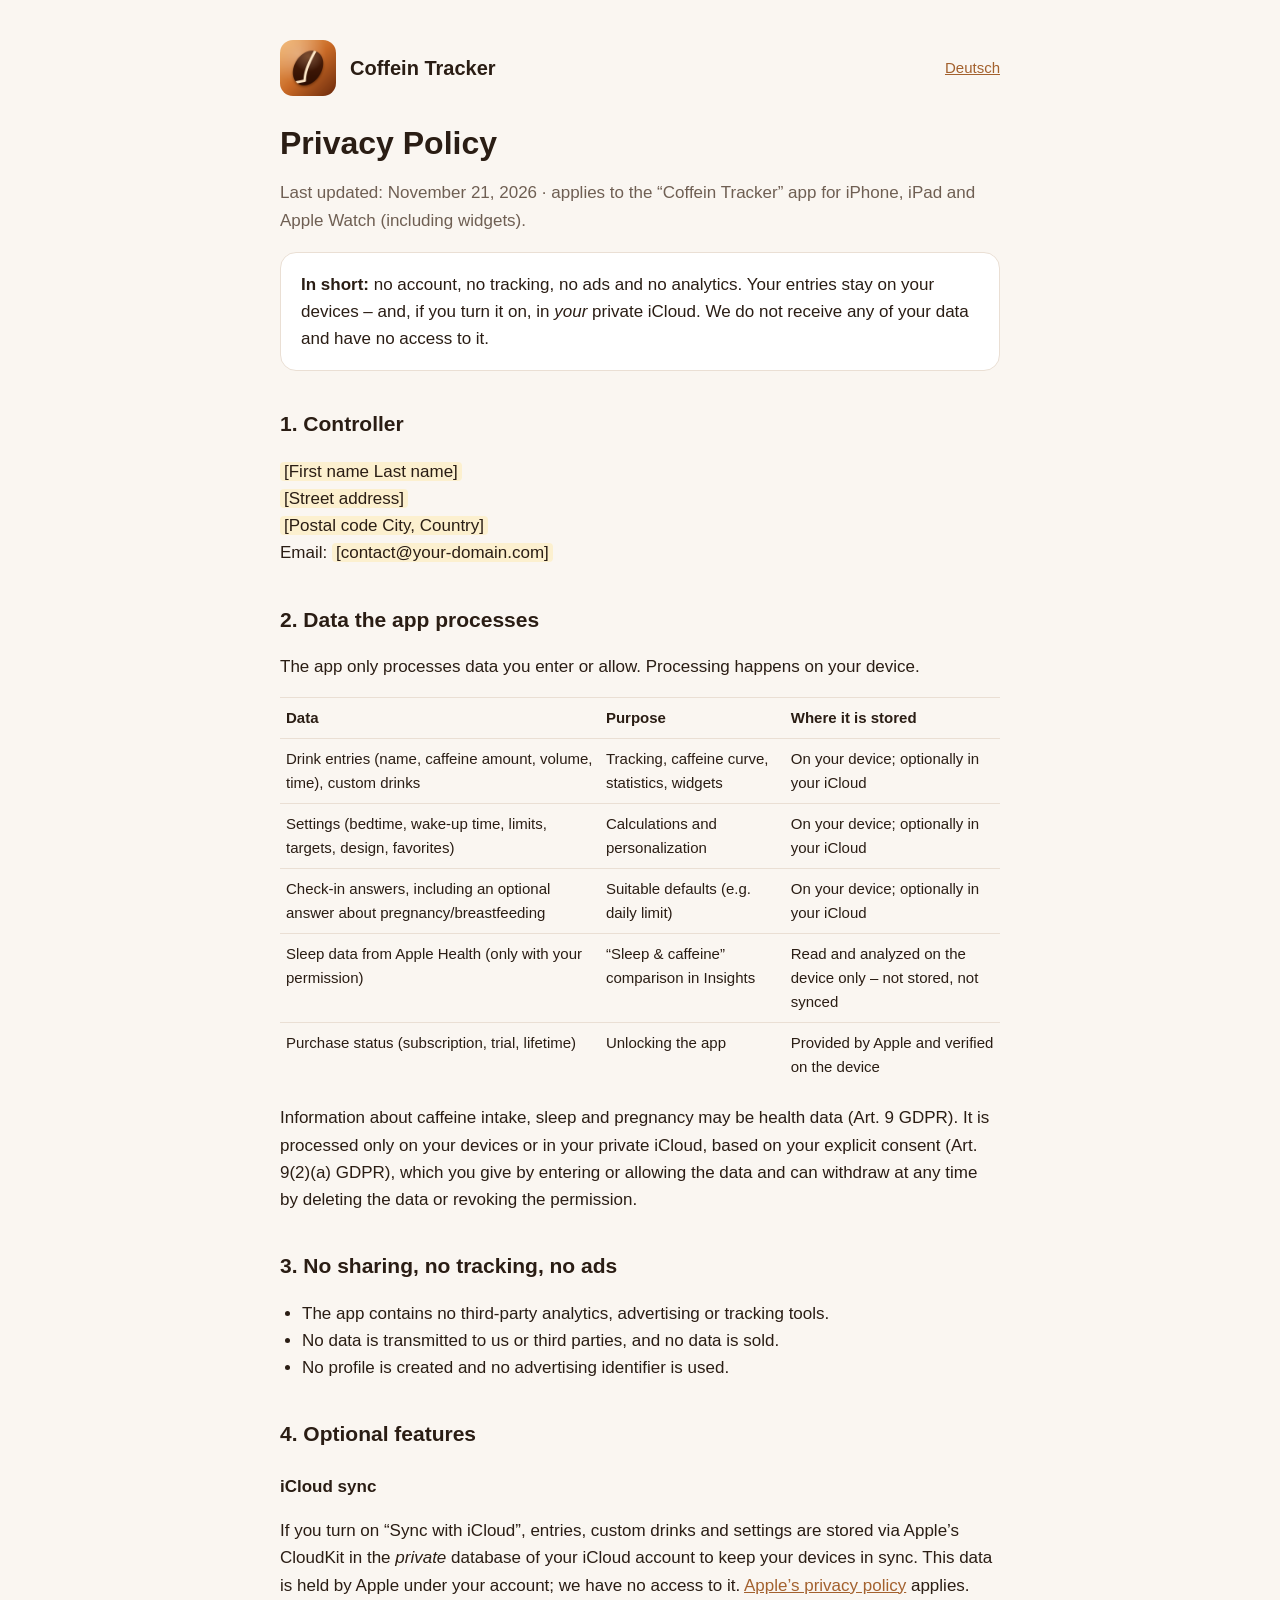
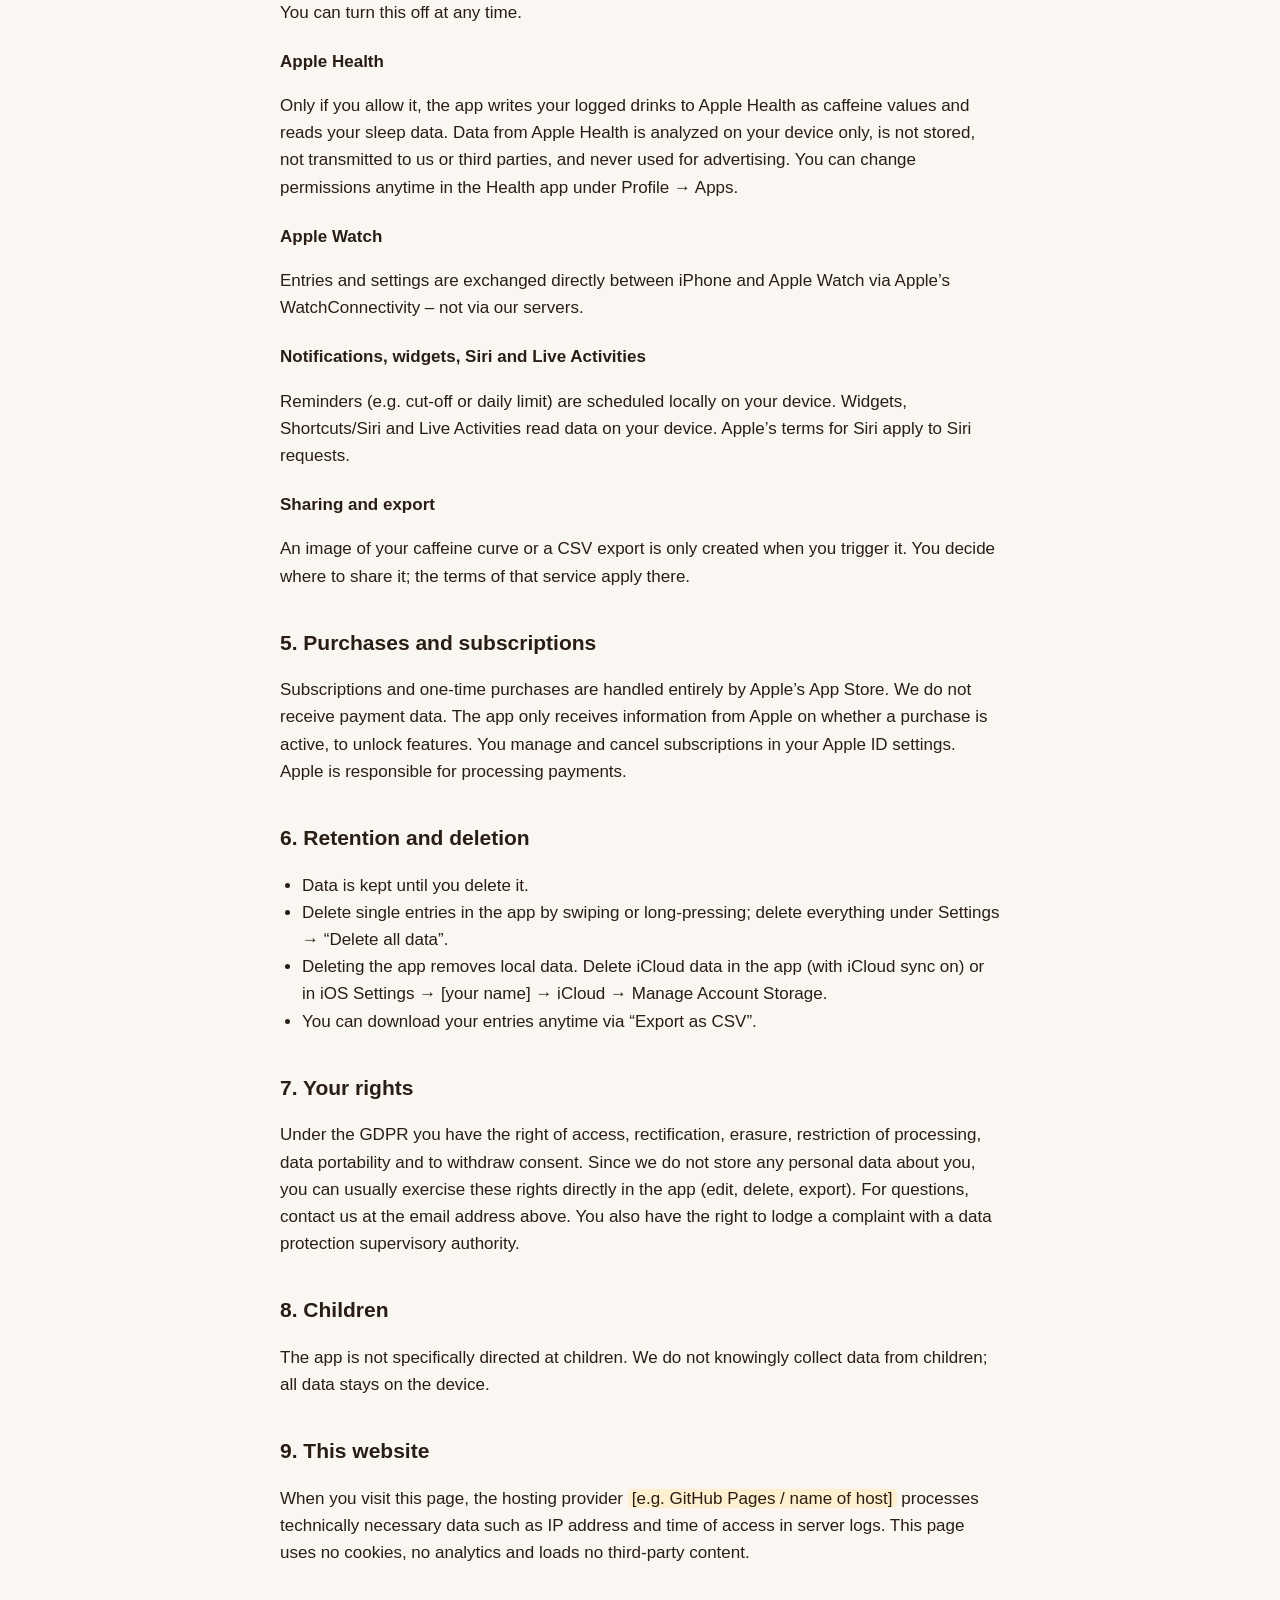
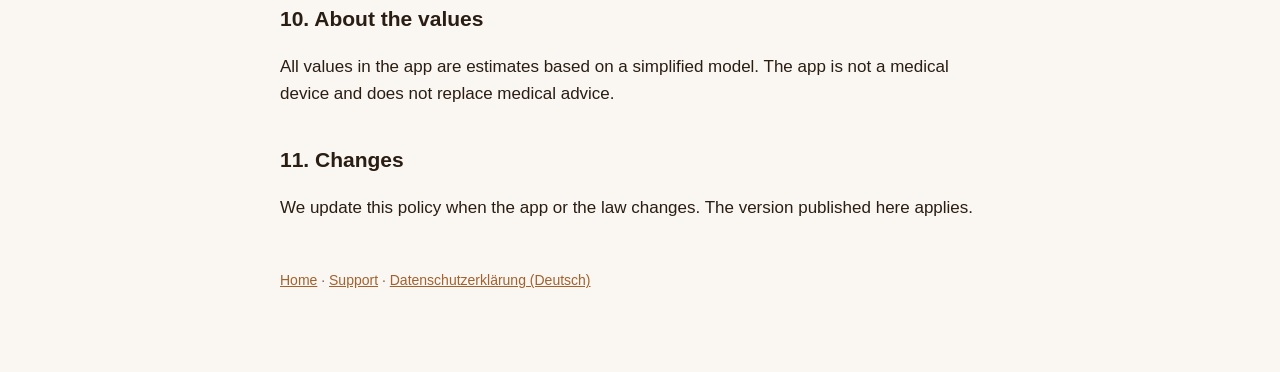
==== privacy.html @ 94cecd03 "Webseite: Datenschutz, Support, Start" ====
<!doctype html>
<html lang="en">
<head>
<meta charset="utf-8">
<meta name="viewport" content="width=device-width, initial-scale=1">
<title>Privacy Policy – Coffein Tracker</title>
<link rel="stylesheet" href="style.css">
</head>
<body>
<main>
<header>
  <img src="icon.png" alt="">
  <span class="brand">Coffein Tracker</span>
  <a class="lang" href="datenschutz.html" hreflang="de">Deutsch</a>
</header>

<h1>Privacy Policy</h1>
<p class="muted">Last updated: November 21, 2026 · applies to the “Coffein Tracker” app for iPhone, iPad and Apple Watch (including widgets).</p>

<div class="card">
  <strong>In short:</strong> no account, no tracking, no ads and no analytics.
  Your entries stay on your devices – and, if you turn it on, in <em>your</em> private iCloud.
  We do not receive any of your data and have no access to it.
</div>

<h2>1. Controller</h2>
<p>
  <span class="placeholder">[First name Last name]</span><br>
  <span class="placeholder">[Street address]</span><br>
  <span class="placeholder">[Postal code City, Country]</span><br>
  Email: <span class="placeholder">[contact@your-domain.com]</span>
</p>

<h2>2. Data the app processes</h2>
<p>The app only processes data you enter or allow. Processing happens on your device.</p>
<table>
  <tr><th>Data</th><th>Purpose</th><th>Where it is stored</th></tr>
  <tr><td>Drink entries (name, caffeine amount, volume, time), custom drinks</td><td>Tracking, caffeine curve, statistics, widgets</td><td>On your device; optionally in your iCloud</td></tr>
  <tr><td>Settings (bedtime, wake-up time, limits, targets, design, favorites)</td><td>Calculations and personalization</td><td>On your device; optionally in your iCloud</td></tr>
  <tr><td>Check-in answers, including an optional answer about pregnancy/breastfeeding</td><td>Suitable defaults (e.g. daily limit)</td><td>On your device; optionally in your iCloud</td></tr>
  <tr><td>Sleep data from Apple Health (only with your permission)</td><td>“Sleep &amp; caffeine” comparison in Insights</td><td>Read and analyzed on the device only – not stored, not synced</td></tr>
  <tr><td>Purchase status (subscription, trial, lifetime)</td><td>Unlocking the app</td><td>Provided by Apple and verified on the device</td></tr>
</table>
<p>
  Information about caffeine intake, sleep and pregnancy may be health data (Art. 9 GDPR). It is processed only on your
  devices or in your private iCloud, based on your explicit consent (Art. 9(2)(a) GDPR), which you give by entering or
  allowing the data and can withdraw at any time by deleting the data or revoking the permission.
</p>

<h2>3. No sharing, no tracking, no ads</h2>
<ul>
  <li>The app contains no third-party analytics, advertising or tracking tools.</li>
  <li>No data is transmitted to us or third parties, and no data is sold.</li>
  <li>No profile is created and no advertising identifier is used.</li>
</ul>

<h2>4. Optional features</h2>

<h3>iCloud sync</h3>
<p>
  If you turn on “Sync with iCloud”, entries, custom drinks and settings are stored via Apple’s CloudKit in the
  <em>private</em> database of your iCloud account to keep your devices in sync. This data is held by Apple under your
  account; we have no access to it. <a href="https://www.apple.com/legal/privacy/">Apple’s privacy policy</a> applies.
  You can turn this off at any time.
</p>

<h3>Apple Health</h3>
<p>
  Only if you allow it, the app writes your logged drinks to Apple Health as caffeine values and reads your sleep data.
  Data from Apple Health is analyzed on your device only, is not stored, not transmitted to us or third parties, and
  never used for advertising. You can change permissions anytime in the Health app under Profile → Apps.
</p>

<h3>Apple Watch</h3>
<p>Entries and settings are exchanged directly between iPhone and Apple Watch via Apple’s WatchConnectivity – not via our servers.</p>

<h3>Notifications, widgets, Siri and Live Activities</h3>
<p>
  Reminders (e.g. cut-off or daily limit) are scheduled locally on your device. Widgets, Shortcuts/Siri and Live Activities
  read data on your device. Apple’s terms for Siri apply to Siri requests.
</p>

<h3>Sharing and export</h3>
<p>
  An image of your caffeine curve or a CSV export is only created when you trigger it. You decide where to share it; the
  terms of that service apply there.
</p>

<h2>5. Purchases and subscriptions</h2>
<p>
  Subscriptions and one-time purchases are handled entirely by Apple’s App Store. We do not receive payment data. The app
  only receives information from Apple on whether a purchase is active, to unlock features. You manage and cancel
  subscriptions in your Apple ID settings. Apple is responsible for processing payments.
</p>

<h2>6. Retention and deletion</h2>
<ul>
  <li>Data is kept until you delete it.</li>
  <li>Delete single entries in the app by swiping or long-pressing; delete everything under Settings → “Delete all data”.</li>
  <li>Deleting the app removes local data. Delete iCloud data in the app (with iCloud sync on) or in iOS Settings → [your name] → iCloud → Manage Account Storage.</li>
  <li>You can download your entries anytime via “Export as CSV”.</li>
</ul>

<h2>7. Your rights</h2>
<p>
  Under the GDPR you have the right of access, rectification, erasure, restriction of processing, data portability and to
  withdraw consent. Since we do not store any personal data about you, you can usually exercise these rights directly in
  the app (edit, delete, export). For questions, contact us at the email address above. You also have the right to lodge
  a complaint with a data protection supervisory authority.
</p>

<h2>8. Children</h2>
<p>The app is not specifically directed at children. We do not knowingly collect data from children; all data stays on the device.</p>

<h2>9. This website</h2>
<p>
  When you visit this page, the hosting provider <span class="placeholder">[e.g. GitHub Pages / name of host]</span>
  processes technically necessary data such as IP address and time of access in server logs. This page uses no cookies,
  no analytics and loads no third-party content.
</p>

<h2>10. About the values</h2>
<p>All values in the app are estimates based on a simplified model. The app is not a medical device and does not replace medical advice.</p>

<h2>11. Changes</h2>
<p>We update this policy when the app or the law changes. The version published here applies.</p>

<footer>
  <a href="index.html">Home</a> · <a href="support.html">Support</a> · <a href="datenschutz.html">Datenschutzerklärung (Deutsch)</a>
</footer>
</main>
</body>
</html>
---- style.css ----
:root {
  --bg: #faf6f1; --text: #2a1d14; --muted: #6f5f53; --accent: #a3612e; --card: #ffffff; --line: #eadfd4;
}
@media (prefers-color-scheme: dark) {
  :root { --bg: #17110d; --text: #f3e9df; --muted: #b8a798; --accent: #e59f5c; --card: #221913; --line: #3a2c22; }
}
* { box-sizing: border-box; }
body { margin: 0; background: var(--bg); color: var(--text);
  font: 17px/1.6 -apple-system, BlinkMacSystemFont, "Segoe UI", Roboto, Helvetica, Arial, sans-serif; }
main { max-width: 760px; margin: 0 auto; padding: 40px 20px 80px; }
header { display: flex; align-items: center; gap: 14px; margin-bottom: 28px; }
header img { width: 56px; height: 56px; border-radius: 13px; }
header .brand { font-weight: 700; font-size: 20px; }
header .lang { margin-left: auto; font-size: 15px; }
h1 { font-size: 32px; line-height: 1.2; margin: 0 0 6px; }
h2 { font-size: 21px; margin: 36px 0 8px; }
h3 { font-size: 17px; margin: 22px 0 4px; }
p, li { color: var(--text); }
.muted { color: var(--muted); }
a { color: var(--accent); }
.card { background: var(--card); border: 1px solid var(--line); border-radius: 16px; padding: 18px 20px; margin: 18px 0; }
.placeholder { background: #ffe58a55; border-radius: 4px; padding: 0 4px; }
ul { padding-left: 22px; }
table { border-collapse: collapse; width: 100%; font-size: 15px; }
td, th { border-top: 1px solid var(--line); padding: 8px 6px; text-align: left; vertical-align: top; }
footer { margin-top: 48px; font-size: 14px; color: var(--muted); }
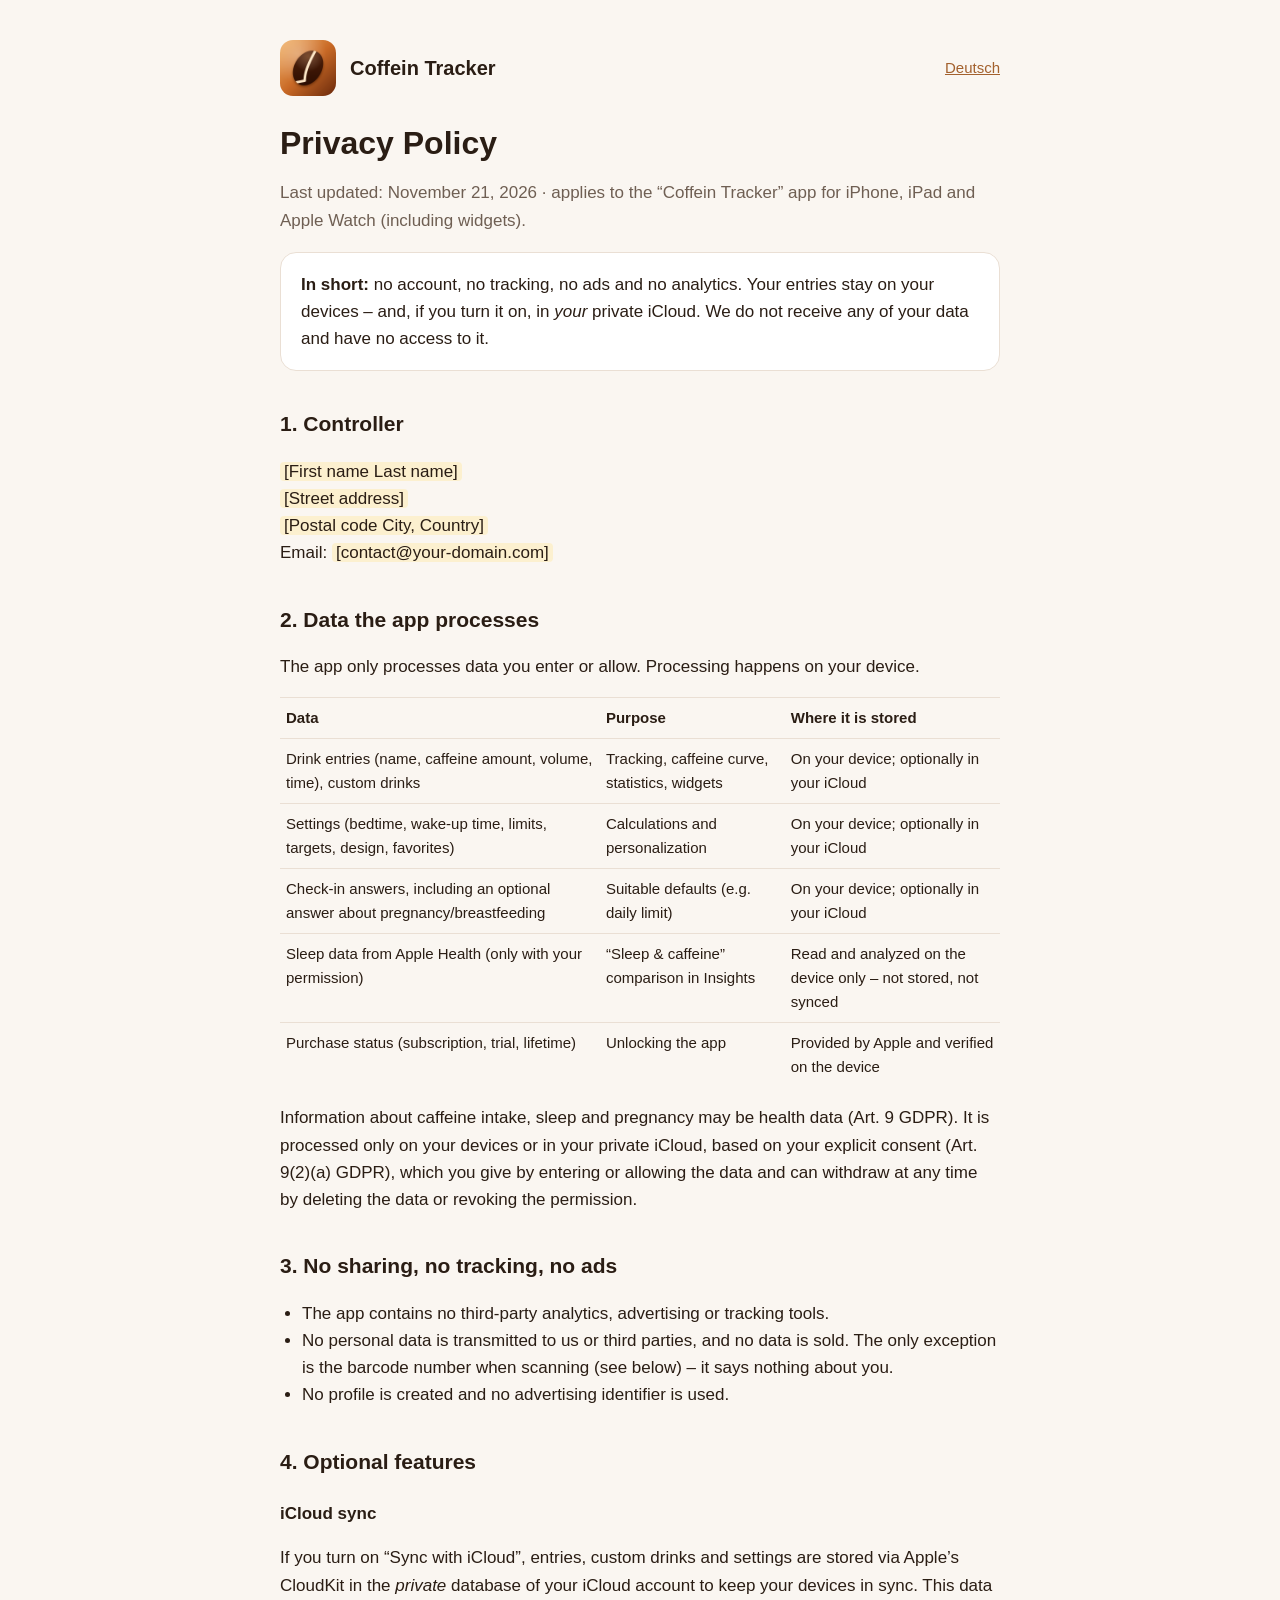
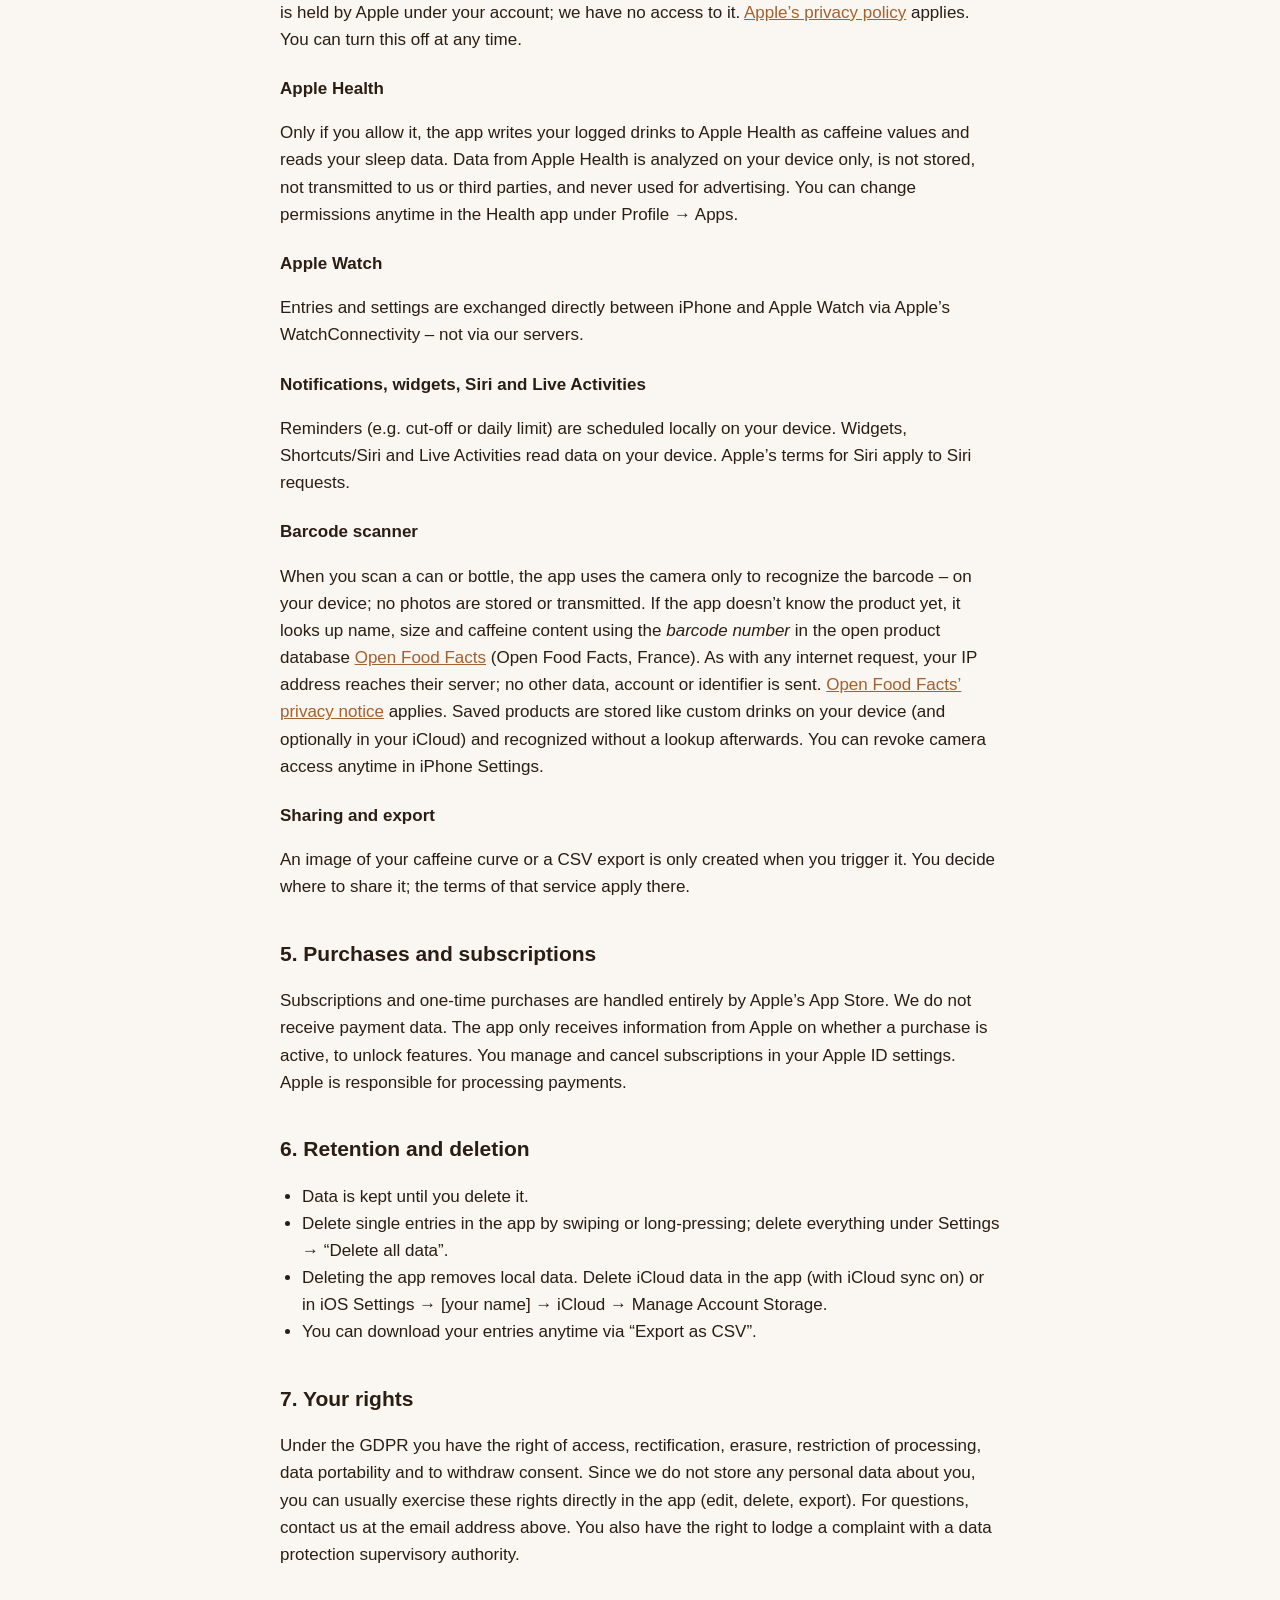
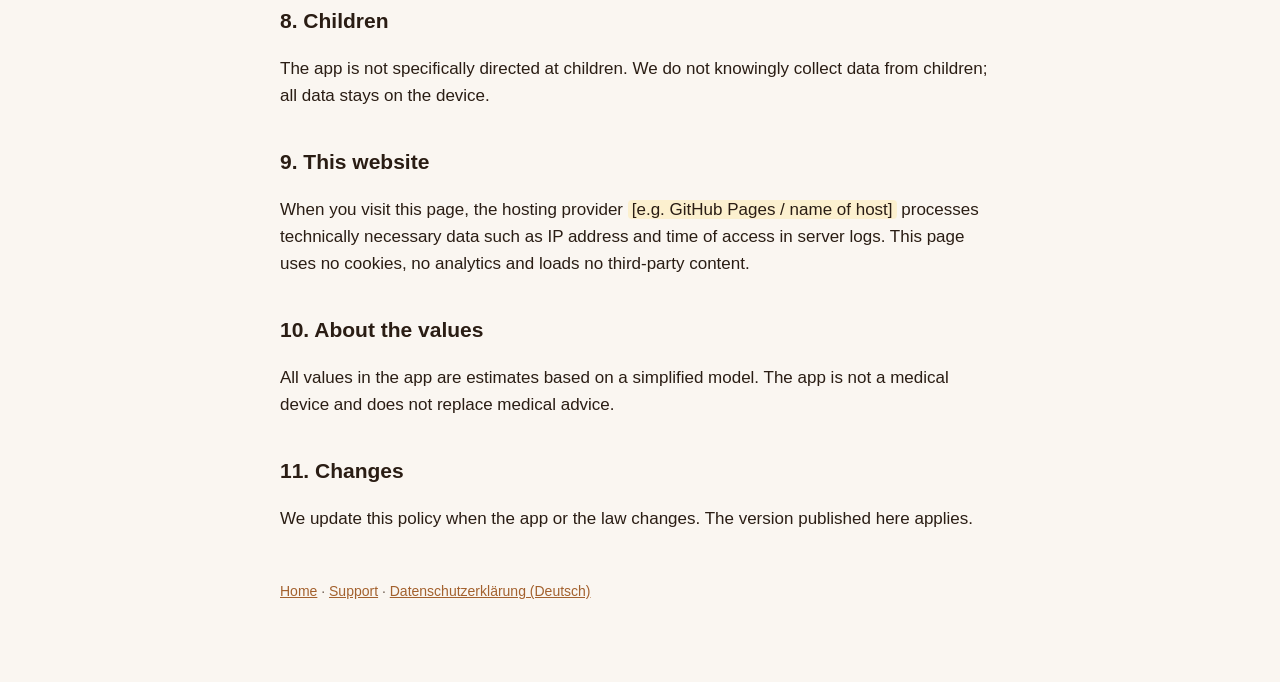
==== commit 8dde8fde: "Datenschutz: Abschnitt zum Barcode-Scanner (Open Food Facts)" ====
--- a/privacy.html
+++ b/privacy.html
@@ -50,7 +50,7 @@
 <h2>3. No sharing, no tracking, no ads</h2>
 <ul>
   <li>The app contains no third-party analytics, advertising or tracking tools.</li>
-  <li>No data is transmitted to us or third parties, and no data is sold.</li>
+  <li>No personal data is transmitted to us or third parties, and no data is sold. The only exception is the barcode number when scanning (see below) – it says nothing about you.</li>
   <li>No profile is created and no advertising identifier is used.</li>
 </ul>
 
@@ -78,6 +78,17 @@
 <p>
   Reminders (e.g. cut-off or daily limit) are scheduled locally on your device. Widgets, Shortcuts/Siri and Live Activities
   read data on your device. Apple’s terms for Siri apply to Siri requests.
+</p>
+
+<h3>Barcode scanner</h3>
+<p>
+  When you scan a can or bottle, the app uses the camera only to recognize the barcode – on your device; no photos are
+  stored or transmitted. If the app doesn’t know the product yet, it looks up name, size and caffeine content using the
+  <em>barcode number</em> in the open product database <a href="https://world.openfoodfacts.org/">Open Food Facts</a>
+  (Open Food Facts, France). As with any internet request, your IP address reaches their server; no other data, account or
+  identifier is sent. <a href="https://world.openfoodfacts.org/privacy">Open Food Facts’ privacy notice</a> applies.
+  Saved products are stored like custom drinks on your device (and optionally in your iCloud) and recognized without a
+  lookup afterwards. You can revoke camera access anytime in iPhone Settings.
 </p>
 
 <h3>Sharing and export</h3>
